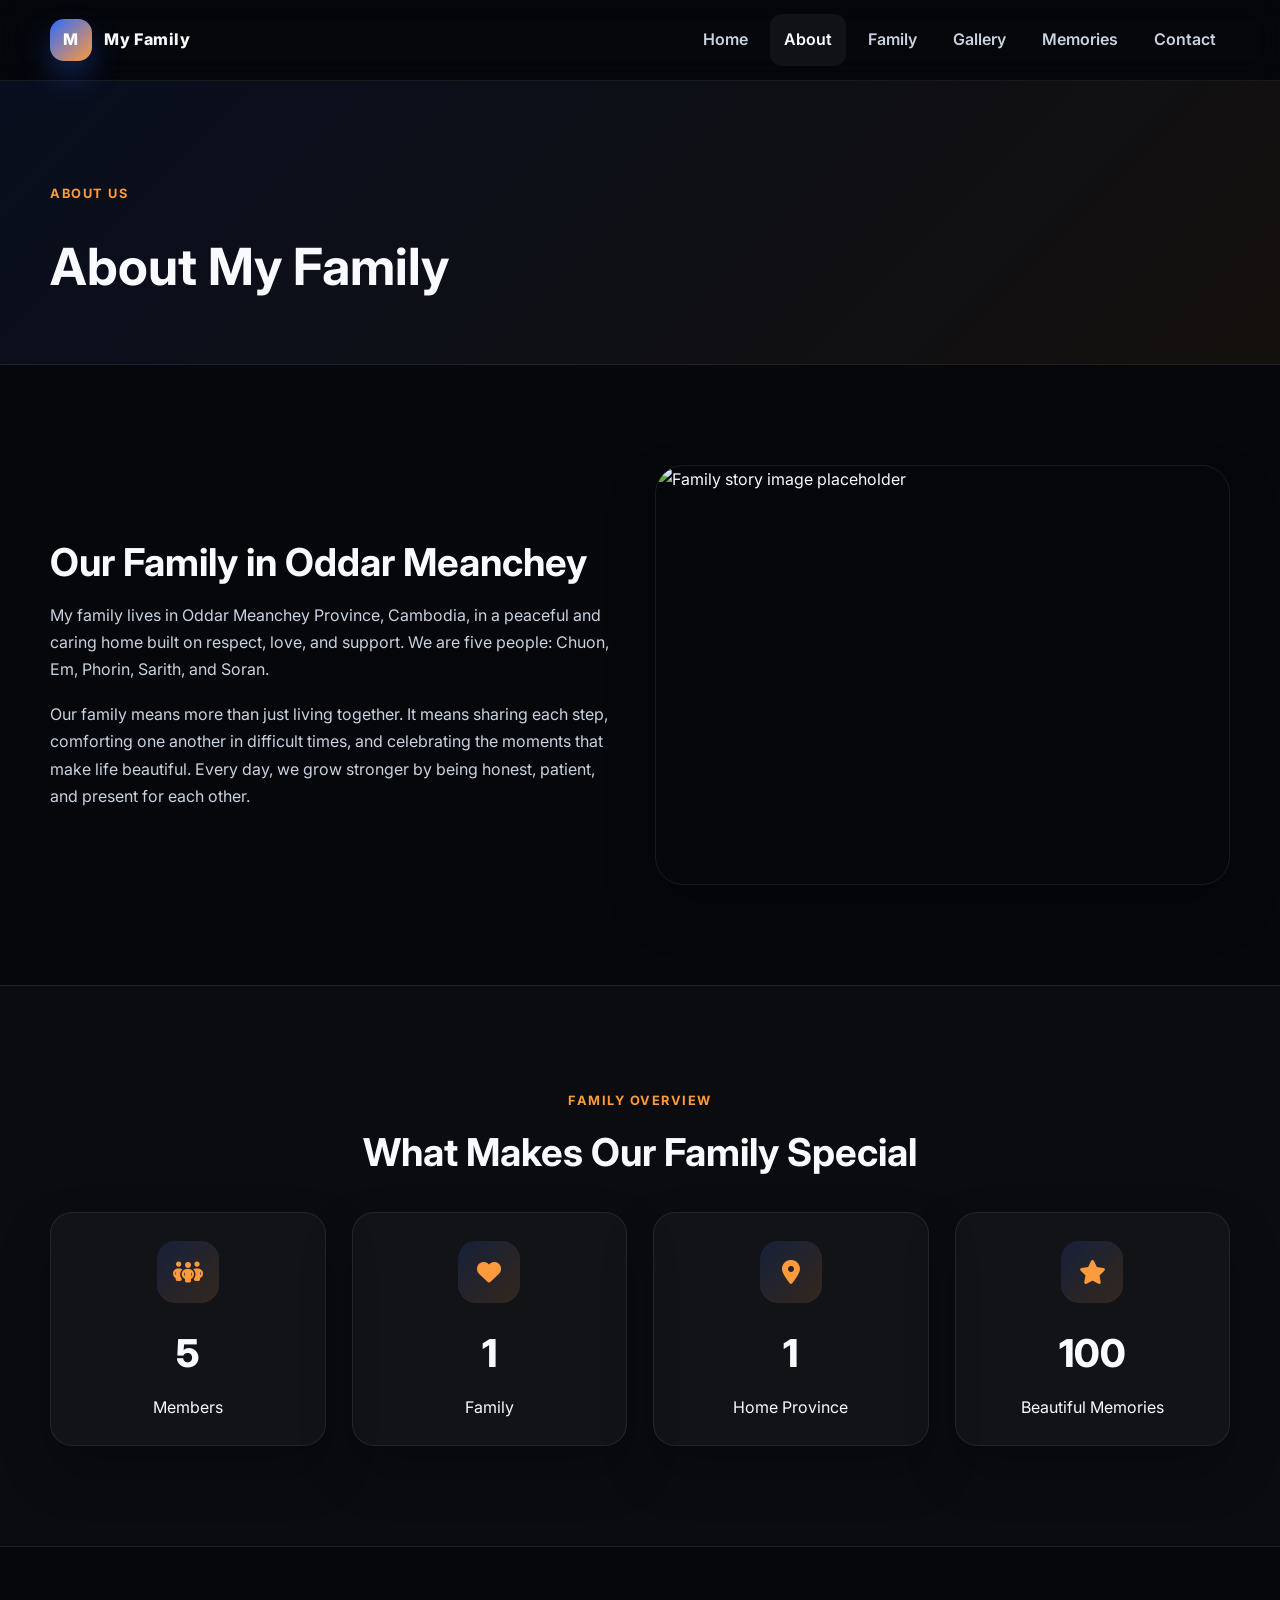
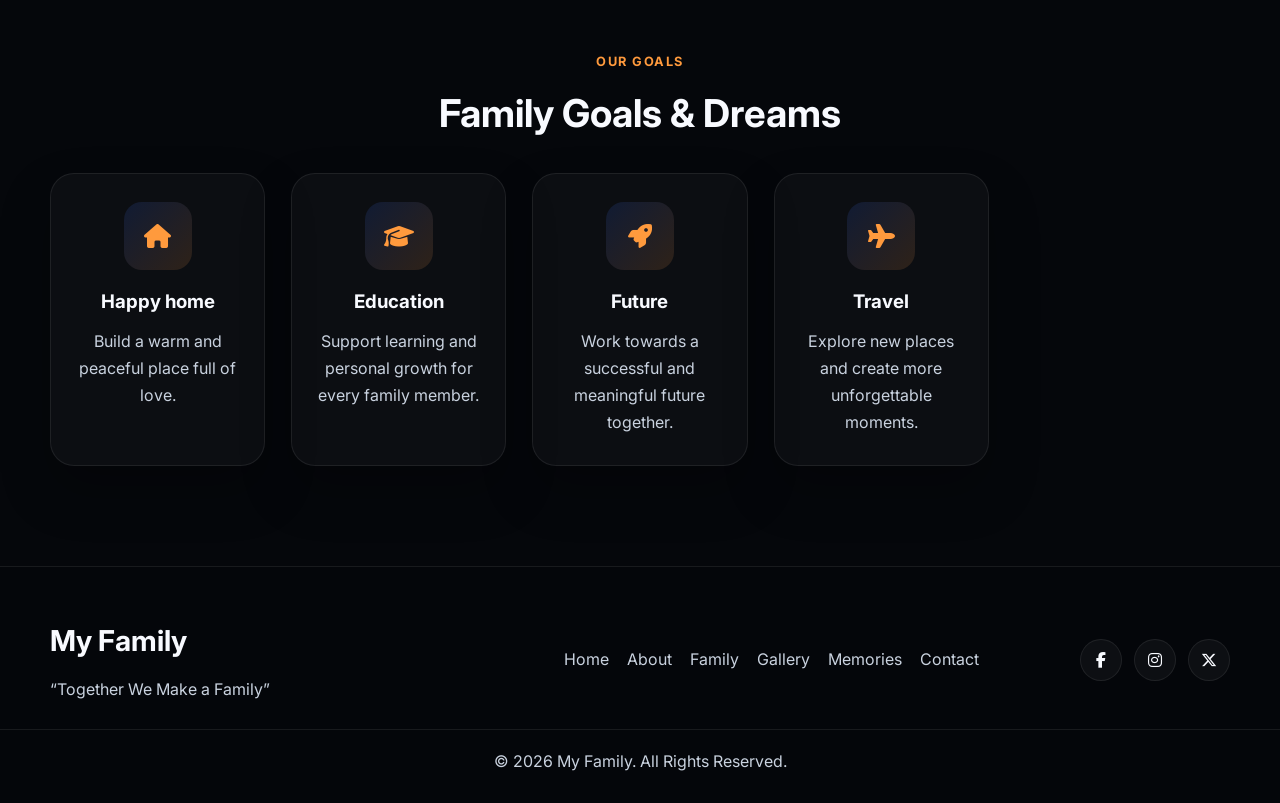
==== about.html @ 3dda5e07 "This is my project of my family" ====
<!DOCTYPE html>
<html lang="en">
  <head>
    <meta charset="UTF-8" />
    <meta name="viewport" content="width=device-width, initial-scale=1.0" />
    <meta name="description" content="Learn about My Family, our home in Oddar Meanchey Province, Cambodia, and the values that keep us strong together." />
    <meta name="keywords" content="My Family, family story, Oddar Meanchey, Cambodia, family values" />
    <meta name="author" content="My Family" />
    <title>About My Family | Oddar Meanchey, Cambodia</title>
    <link rel="preconnect" href="https://fonts.googleapis.com" />
    <link rel="preconnect" href="https://fonts.gstatic.com" crossorigin />
    <link href="https://fonts.googleapis.com/css2?family=Inter:wght@400;500;600;700;800;900&display=swap" rel="stylesheet" />
    <link rel="stylesheet" href="https://cdnjs.cloudflare.com/ajax/libs/font-awesome/6.5.2/css/all.min.css" integrity="sha512-DTOQO9RWCH3ppGqcWaEA1BIZOC6xxalwUEQp1BV6G5v8X/4bY0mY7ZM9K3gLwQ9M4F8A==" crossorigin="anonymous" referrerpolicy="no-referrer" />
    <link rel="stylesheet" href="css/style.css" />
  </head>
  <body data-page="about">
    <header class="site-header">
      <div class="container nav-wrap">
        <a href="index.html" class="brand">
          <span class="brand-mark">M</span>
          <span>My Family</span>
        </a>

        <button class="nav-toggle" aria-label="Open menu" aria-expanded="false">
          <span></span>
          <span></span>
          <span></span>
        </button>

        <nav class="nav-menu" aria-label="Main navigation">
          <a href="index.html">Home</a>
          <a href="about.html" class="active">About</a>
          <a href="family.html">Family</a>
          <a href="gallery.html">Gallery</a>
          <a href="memories.html">Memories</a>
          <a href="contact.html">Contact</a>
        </nav>
      </div>
    </header>

    <main>
      <section class="page-banner">
        <div class="container">
          <span class="eyebrow accent">About us</span>
          <h1>About My Family</h1>
        </div>
      </section>

      <section class="section">
        <div class="container story-grid">
          <div class="story-copy reveal">
            <h2>Our Family in Oddar Meanchey</h2>
            <p>
              My family lives in Oddar Meanchey Province, Cambodia, in a peaceful and caring home built
              on respect, love, and support. We are five people: Chuon, Em, Phorin, Sarith, and Soran.
            </p>
            <p>
              Our family means more than just living together. It means sharing each step, comforting one
              another in difficult times, and celebrating the moments that make life beautiful. Every day,
              we grow stronger by being honest, patient, and present for each other.
            </p>
          </div>
          <div class="story-visual reveal">
            <img src="images/family-6.jpg" alt="Family story image placeholder" />
          </div>
        </div>
      </section>

      <section class="section section-dark">
        <div class="container">
          <div class="section-head reveal">
            <span class="eyebrow accent">Family overview</span>
            <h2>What Makes Our Family Special</h2>
          </div>
          <div class="stats-grid">
            <article class="stat-card reveal">
              <div class="stat-icon"><i class="fa-solid fa-people-group"></i></div>
              <h3 class="stat-number" data-target="5">0</h3>
              <p>Members</p>
            </article>
            <article class="stat-card reveal">
              <div class="stat-icon"><i class="fa-solid fa-heart"></i></div>
              <h3 class="stat-number" data-target="1">0</h3>
              <p>Family</p>
            </article>
            <article class="stat-card reveal">
              <div class="stat-icon"><i class="fa-solid fa-location-dot"></i></div>
              <h3 class="stat-number" data-target="1">0</h3>
              <p>Home Province</p>
            </article>
            <article class="stat-card reveal">
              <div class="stat-icon"><i class="fa-solid fa-star"></i></div>
              <h3 class="stat-number" data-target="100">0</h3>
              <p>Beautiful Memories</p>
            </article>
          </div>
        </div>
      </section>

      <section class="section">
        <div class="container">
          <div class="section-head reveal">
            <span class="eyebrow accent">Our goals</span>
            <h2>Family Goals & Dreams</h2>
          </div>
          <div class="value-grid">
            <div class="value-card reveal">
              <i class="fa-solid fa-house"></i>
              <h3>Happy home</h3>
              <p>Build a warm and peaceful place full of love.</p>
            </div>
            <div class="value-card reveal">
              <i class="fa-solid fa-graduation-cap"></i>
              <h3>Education</h3>
              <p>Support learning and personal growth for every family member.</p>
            </div>
            <div class="value-card reveal">
              <i class="fa-solid fa-rocket"></i>
              <h3>Future</h3>
              <p>Work towards a successful and meaningful future together.</p>
            </div>
            <div class="value-card reveal">
              <i class="fa-solid fa-plane"></i>
              <h3>Travel</h3>
              <p>Explore new places and create more unforgettable moments.</p>
            </div>
          </div>
        </div>
      </section>
    </main>

    <footer class="site-footer">
      <div class="container footer-grid">
        <div>
          <h3>My Family</h3>
          <p>“Together We Make a Family”</p>
        </div>
        <div class="footer-links">
          <a href="index.html">Home</a>
          <a href="about.html">About</a>
          <a href="family.html">Family</a>
          <a href="gallery.html">Gallery</a>
          <a href="memories.html">Memories</a>
          <a href="contact.html">Contact</a>
        </div>
        <div class="socials">
          <a href="#" aria-label="Facebook"><i class="fa-brands fa-facebook-f"></i></a>
          <a href="#" aria-label="Instagram"><i class="fa-brands fa-instagram"></i></a>
          <a href="#" aria-label="X"><i class="fa-brands fa-x-twitter"></i></a>
        </div>
      </div>
      <div class="footer-bottom">© 2026 My Family. All Rights Reserved.</div>
    </footer>

    <button class="back-to-top" aria-label="Back to top"><i class="fa-solid fa-arrow-up"></i></button>
    <script src="js/script.js"></script>
  </body>
</html>
---- css/style.css ----
:root {
  --bg: #05070b;
  --bg-soft: #0f1722;
  --panel: rgba(17, 24, 39, 0.86);
  --panel-strong: #121b27;
  --card: rgba(255, 255, 255, 0.04);
  --text: #f8faff;
  --muted: #c9d2df;
  --primary: #2e6bff;
  --primary-2: #68a0ff;
  --accent: #ff9a3d;
  --accent-soft: rgba(255, 154, 61, 0.12);
  --border: rgba(255, 255, 255, 0.08);
  --shadow: 0 25px 50px rgba(0, 0, 0, 0.25);
  --container: 1180px;
}

* {
  margin: 0;
  padding: 0;
  box-sizing: border-box;
}

html {
  scroll-behavior: smooth;
}

body {
  font-family: "Inter", sans-serif;
  background: var(--bg);
  color: var(--text);
  line-height: 1.7;
}

img {
  max-width: 100%;
  display: block;
}

a {
  color: inherit;
  text-decoration: none;
}

button,
input,
textarea {
  font: inherit;
}

.container {
  width: min(var(--container), calc(100% - 32px));
  margin: 0 auto;
}

.section {
  padding: 100px 0;
}

.section-dark {
  background: rgba(255, 255, 255, 0.02);
  border-top: 1px solid var(--border);
  border-bottom: 1px solid var(--border);
}

.section-accent {
  background: rgba(46, 107, 255, 0.04);
}

.eyebrow {
  display: inline-block;
  font-size: 0.8rem;
  letter-spacing: 0.12em;
  text-transform: uppercase;
  color: var(--accent);
  font-weight: 700;
  margin-bottom: 18px;
}

.accent { color: var(--accent); }

.section-head {
  margin-bottom: 38px;
  text-align: center;
}

.section-head h2,
.story-copy h2,
.contact-card h2 {
  font-size: clamp(2rem, 3vw, 3rem);
  line-height: 1.15;
}

.btn {
  display: inline-flex;
  align-items: center;
  justify-content: center;
  min-height: 52px;
  border-radius: 999px;
  padding: 0 28px;
  font-weight: 700;
  border: 1px solid transparent;
  transition: transform 0.3s ease, box-shadow 0.3s ease, background 0.3s ease;
}

.btn:hover {
  transform: translateY(-2px);
}

.btn-primary {
  background: linear-gradient(135deg, var(--primary), var(--primary-2));
  color: white;
  box-shadow: 0 18px 35px rgba(46, 107, 255, 0.35);
}

.btn-secondary {
  border-color: var(--border);
  background: rgba(255, 255, 255, 0.04);
  color: var(--text);
}

.site-header {
  position: sticky;
  top: 0;
  z-index: 80;
  backdrop-filter: blur(14px);
  background: rgba(5, 7, 11, 0.7);
  border-bottom: 1px solid var(--border);
}

.nav-wrap {
  display: flex;
  align-items: center;
  justify-content: space-between;
  min-height: 80px;
}

.brand {
  display: inline-flex;
  align-items: center;
  gap: 12px;
  font-weight: 800;
  letter-spacing: 0.04em;
}

.brand-mark {
  width: 42px;
  height: 42px;
  display: grid;
  place-items: center;
  border-radius: 14px;
  background: linear-gradient(135deg, var(--primary), var(--accent));
  color: white;
  box-shadow: 0 15px 30px rgba(46, 107, 255, 0.3);
}

.nav-menu {
  display: flex;
  align-items: center;
  gap: 8px;
}

.nav-menu a {
  position: relative;
  padding: 12px 14px;
  border-radius: 12px;
  color: var(--muted);
  font-weight: 600;
  transition: color 0.25s ease, background 0.25s ease;
}

.nav-menu a:hover,
.nav-menu a.active {
  color: white;
  background: rgba(255, 255, 255, 0.05);
}

.nav-toggle {
  display: none;
  width: 46px;
  height: 46px;
  background: rgba(255, 255, 255, 0.04);
  border: 1px solid var(--border);
  border-radius: 12px;
  cursor: pointer;
  flex-direction: column;
  justify-content: center;
  gap: 5px;
  align-items: center;
}

.nav-toggle span {
  width: 22px;
  height: 2px;
  background: var(--text);
  border-radius: 100px;
}

.hero {
  position: relative;
  padding: 92px 0 70px;
  background:
    linear-gradient(135deg, rgba(0, 0, 0, 0.82), rgba(9, 15, 23, 0.6)),
    url("https://images.unsplash.com/photo-1511895426328-dc8714191300?auto=format&fit=crop&w=1400&q=80") center/cover no-repeat;
}

.hero-overlay {
  position: absolute;
  inset: 0;
  background: radial-gradient(circle at top right, rgba(46, 107, 255, 0.18), transparent 30%),
    radial-gradient(circle at bottom left, rgba(255, 154, 61, 0.15), transparent 35%);
}

.hero-grid {
  position: relative;
  display: grid;
  grid-template-columns: 1.1fr 0.9fr;
  align-items: center;
  gap: 36px;
}

.hero-copy {
  position: relative;
  z-index: 1;
}

.hero-copy h1 {
  font-size: clamp(2.8rem, 5vw, 5.3rem);
  line-height: 1;
  margin-bottom: 10px;
  letter-spacing: 0.04em;
}

.hero-copy h2 {
  font-size: clamp(1.4rem, 2vw, 2.2rem);
  margin-bottom: 18px;
}

.hero-copy p {
  max-width: 620px;
  color: var(--muted);
  font-size: 1.06rem;
}

.hero-meta {
  display: flex;
  flex-wrap: wrap;
  gap: 18px;
  margin: 28px 0 26px;
  color: var(--muted);
}

.hero-meta span {
  display: inline-flex;
  align-items: center;
  gap: 8px;
}

.hero-actions {
  display: flex;
  flex-wrap: wrap;
  gap: 18px;
}

.hero-visual {
  position: relative;
  z-index: 1;
}

.family-photo-card {
  position: relative;
  border-radius: 28px;
  overflow: hidden;
  border: 1px solid var(--border);
  box-shadow: var(--shadow);
  background: rgba(255, 255, 255, 0.03);
  padding: 18px;
}

.family-photo-card::after {
  content: "";
  position: absolute;
  inset: 14px;
  border: 1px solid rgba(255, 255, 255, 0.1);
  border-radius: 22px;
}

.family-photo-card img {
  width: 100%;
  height: 560px;
  object-fit: cover;
  border-radius: 22px;
}

.stats-grid,
.member-grid,
.value-grid,
.feature-grid,
.memory-grid {
  display: grid;
  gap: 26px;
}

.stats-grid {
  grid-template-columns: repeat(4, minmax(0, 1fr));
}

.stat-card {
  background: rgba(255, 255, 255, 0.03);
  border: 1px solid var(--border);
  border-radius: 22px;
  padding: 28px 20px 24px;
  text-align: center;
  box-shadow: var(--shadow);
  transition: transform 0.3s ease, border-color 0.3s ease;
}

.stat-card:hover,
.member-card:hover,
.value-card:hover,
.feature-card:hover,
.memory-card:hover {
  transform: translateY(-8px);
  border-color: rgba(46, 107, 255, 0.35);
}

.stat-icon {
  width: 62px;
  height: 62px;
  margin: 0 auto 18px;
  border-radius: 18px;
  display: grid;
  place-items: center;
  background: linear-gradient(135deg, rgba(46, 107, 255, 0.15), rgba(255, 154, 61, 0.15));
  color: var(--accent);
  font-size: 1.5rem;
}

.stat-number {
  font-size: clamp(2.1rem, 3vw, 3rem);
  font-weight: 800;
  margin-bottom: 8px;
}

.member-grid {
  grid-template-columns: repeat(5, minmax(0, 1fr));
}

.large-grid {
  grid-template-columns: repeat(5, minmax(0, 1fr));
}

.member-card,
.value-card,
.feature-card,
.memory-card,
.contact-card,
.contact-form {
  background: rgba(255, 255, 255, 0.03);
  border: 1px solid var(--border);
  border-radius: 24px;
  box-shadow: var(--shadow);
  overflow: hidden;
  transition: transform 0.3s ease, border-color 0.3s ease;
}

.member-image {
  height: 220px;
  display: grid;
  place-items: center;
  font-weight: 800;
  color: white;
  font-size: 2.2rem;
}

.gradient-one { background: linear-gradient(135deg, #ff9a3d, #f97316); }
.gradient-two { background: linear-gradient(135deg, #f472b6, #ec4899); }
.gradient-three { background: linear-gradient(135deg, #3b82f6, #60a5fa); }
.gradient-four { background: linear-gradient(135deg, #f59e0b, #fbbf24); }
.gradient-five { background: linear-gradient(135deg, #10b981, #34d399); }

.member-content {
  padding: 22px 18px 24px;
}

.member-content h3 {
  margin-bottom: 6px;
  font-size: 1.5rem;
}

.role {
  color: var(--accent);
  font-weight: 700;
  margin-bottom: 8px;
}

.member-content p:last-child {
  color: var(--muted);
}

.member-icons {
  display: flex;
  gap: 12px;
  margin-top: 18px;
  color: var(--primary-2);
  font-size: 1.08rem;
}

.story-grid,
.contact-layout {
  display: grid;
  grid-template-columns: 1fr 1fr;
  gap: 30px;
  align-items: center;
}

.story-copy p {
  color: var(--muted);
  margin-top: 18px;
}

.story-visual img {
  width: 100%;
  min-height: 420px;
  object-fit: cover;
  border-radius: 28px;
  border: 1px solid var(--border);
  box-shadow: var(--shadow);
}

.feature-grid {
  grid-template-columns: repeat(3, minmax(0, 1fr));
}

.feature-card img,
.memory-card img {
  width: 100%;
  height: 260px;
  object-fit: cover;
}

.feature-body,
.memory-body {
  padding: 20px 18px 22px;
}

.feature-body h3,
.memory-body h3 {
  margin-bottom: 8px;
}

.feature-body p,
.memory-body p,
.value-card p,
.contact-list li {
  color: var(--muted);
}

.value-grid {
  grid-template-columns: repeat(5, minmax(0, 1fr));
}

.value-card {
  padding: 28px 18px;
  text-align: center;
}

.value-card i {
  display: inline-grid;
  place-items: center;
  width: 68px;
  height: 68px;
  border-radius: 18px;
  margin-bottom: 16px;
  background: linear-gradient(135deg, rgba(46, 107, 255, 0.14), rgba(255, 154, 61, 0.14));
  color: var(--accent);
  font-size: 1.5rem;
}

.value-card h3 {
  margin-bottom: 10px;
}

.quote-section {
  background: linear-gradient(135deg, rgba(46, 107, 255, 0.92), rgba(255, 154, 61, 0.72));
}

.quote-box {
  display: grid;
  place-items: center;
  text-align: center;
  color: white;
  min-height: 220px;
  border-radius: 30px;
  padding: 24px;
  border: 1px solid rgba(255, 255, 255, 0.2);
  background: rgba(11, 17, 26, 0.12);
}

.quote-mark {
  font-size: 3rem;
  opacity: 0.8;
}

.quote-carousel blockquote {
  font-size: clamp(1.9rem, 3vw, 3.1rem);
  line-height: 1.3;
  max-width: 820px;
  margin: 18px auto 10px;
  font-weight: 600;
}

.quote-carousel p {
  font-size: 1.04rem;
  letter-spacing: 0.08em;
  text-transform: uppercase;
}

.cta-wrap {
  display: flex;
  align-items: center;
  justify-content: space-between;
  gap: 22px;
  padding: 30px 26px;
  border: 1px solid var(--border);
  background: rgba(255, 255, 255, 0.03);
  border-radius: 24px;
  box-shadow: var(--shadow);
}

.page-banner {
  padding: 98px 0 54px;
  background: linear-gradient(135deg, rgba(46, 107, 255, 0.08), rgba(255, 154, 61, 0.06));
  border-bottom: 1px solid var(--border);
}

.page-banner h1 {
  font-size: clamp(2.3rem, 4vw, 4rem);
}

.gallery-toolbar {
  display: flex;
  justify-content: center;
  flex-wrap: wrap;
  gap: 12px;
  margin-bottom: 26px;
}

.gallery-filter {
  border: 1px solid var(--border);
  background: transparent;
  color: var(--text);
  border-radius: 999px;
  padding: 11px 18px;
  cursor: pointer;
  transition: all 0.25s ease;
}

.gallery-filter.active,
.gallery-filter:hover {
  background: linear-gradient(135deg, var(--primary), var(--accent));
  border-color: transparent;
}

.gallery-grid {
  display: grid;
  grid-template-columns: repeat(4, minmax(0, 1fr));
  gap: 20px;
}

.gallery-item {
  position: relative;
  overflow: hidden;
  border-radius: 20px;
  border: 1px solid var(--border);
  cursor: pointer;
  transition: transform 0.25s ease;
}

.gallery-item:hover {
  transform: translateY(-8px);
}

.gallery-item img {
  width: 100%;
  height: 250px;
  object-fit: cover;
  transition: transform 0.4s ease;
}

.gallery-item:hover img {
  transform: scale(1.08);
}

.gallery-item figcaption {
  position: absolute;
  left: 0;
  right: 0;
  bottom: 0;
  padding: 14px 16px;
  background: linear-gradient(180deg, transparent, rgba(0, 0, 0, 0.72));
  color: white;
  font-weight: 700;
}

.lightbox {
  position: fixed;
  inset: 0;
  display: flex;
  align-items: center;
  justify-content: center;
  background: rgba(2, 4, 8, 0.82);
  opacity: 0;
  pointer-events: none;
  z-index: 150;
  transition: opacity 0.25s ease;
}

.lightbox.open {
  opacity: 1;
  pointer-events: auto;
}

.lightbox img {
  max-width: min(90vw, 900px);
  max-height: 88vh;
  border-radius: 24px;
  box-shadow: var(--shadow);
}

.lightbox-close {
  position: absolute;
  top: 24px;
  right: 24px;
  width: 48px;
  height: 48px;
  border-radius: 50%;
  background: rgba(255, 255, 255, 0.1);
  border: 1px solid rgba(255, 255, 255, 0.2);
  color: white;
  font-size: 2rem;
  cursor: pointer;
}

.timeline {
  position: relative;
  max-width: 880px;
  margin: 0 auto;
}

.timeline::before {
  content: "";
  position: absolute;
  left: 50%;
  top: 0;
  bottom: 0;
  width: 2px;
  transform: translateX(-50%);
  background: linear-gradient(180deg, var(--primary), var(--accent));
}

.timeline-item {
  position: relative;
  width: calc(50% - 34px);
  margin-bottom: 26px;
}

.timeline-item:nth-child(even) {
  margin-left: calc(50% + 34px);
}

.timeline-card {
  position: relative;
  background: rgba(255, 255, 255, 0.03);
  border: 1px solid var(--border);
  border-radius: 22px;
  padding: 22px 18px;
  box-shadow: var(--shadow);
}

.timeline-item::before {
  content: "";
  position: absolute;
  top: 24px;
  right: -37px;
  width: 18px;
  height: 18px;
  border-radius: 50%;
  background: linear-gradient(135deg, var(--primary), var(--accent));
  box-shadow: 0 0 0 6px rgba(46, 107, 255, 0.12);
}

.timeline-item:nth-child(even)::before {
  right: auto;
  left: -37px;
}

.timeline-year {
  display: inline-block;
  margin-bottom: 8px;
  color: var(--accent);
  font-weight: 700;
}

.memory-grid {
  grid-template-columns: repeat(4, minmax(0, 1fr));
}

.contact-card,
.contact-form {
  padding: 30px;
}

.contact-card {
  min-height: 300px;
  display: flex;
  flex-direction: column;
  justify-content: center;
}

.contact-list {
  list-style: none;
  margin-top: 24px;
  display: grid;
  gap: 16px;
}

.contact-list li {
  display: flex;
  align-items: center;
  gap: 10px;
}

.contact-form {
  display: grid;
  gap: 18px;
}

.input-group {
  display: grid;
  gap: 8px;
}

.input-group label {
  font-weight: 600;
}

.input-group input,
.input-group textarea {
  width: 100%;
  border: 1px solid var(--border);
  border-radius: 14px;
  background: rgba(255, 255, 255, 0.03);
  color: var(--text);
  padding: 14px 16px;
}

.input-group input:focus,
.input-group textarea:focus {
  outline: none;
  border-color: rgba(46, 107, 255, 0.55);
  box-shadow: 0 0 0 4px rgba(46, 107, 255, 0.12);
}

.error-message {
  min-height: 18px;
  color: #ff8f8f;
  font-size: 0.8rem;
}

.input-error {
  border-color: rgba(255, 143, 143, 0.9) !important;
}

.site-footer {
  background: rgba(5, 7, 11, 0.98);
  border-top: 1px solid var(--border);
  padding-top: 50px;
}

.footer-grid {
  display: grid;
  grid-template-columns: 1.1fr 1fr 0.5fr;
  align-items: center;
  gap: 22px;
  padding-bottom: 26px;
}

.footer-grid h3 {
  margin-bottom: 10px;
  font-size: 1.8rem;
}

.footer-grid p {
  color: var(--muted);
}

.footer-links {
  display: flex;
  justify-content: center;
  flex-wrap: wrap;
  gap: 12px 18px;
  color: var(--muted);
}

.socials {
  display: flex;
  justify-content: flex-end;
  gap: 12px;
}

.socials a {
  width: 42px;
  height: 42px;
  display: grid;
  place-items: center;
  border-radius: 50%;
  background: rgba(255, 255, 255, 0.04);
  border: 1px solid var(--border);
}

.footer-bottom {
  padding: 18px 0 28px;
  text-align: center;
  border-top: 1px solid var(--border);
  color: var(--muted);
}

.back-to-top {
  position: fixed;
  right: 26px;
  bottom: 26px;
  width: 54px;
  height: 54px;
  border: none;
  border-radius: 50%;
  background: linear-gradient(135deg, var(--primary), var(--accent));
  color: white;
  box-shadow: 0 18px 35px rgba(46, 107, 255, 0.35);
  cursor: pointer;
  opacity: 0;
  pointer-events: none;
  transform: translateY(12px);
  transition: opacity 0.3s ease, transform 0.3s ease;
  z-index: 30;
}

.back-to-top.visible {
  opacity: 1;
  pointer-events: auto;
  transform: translateY(0);
}

.reveal {
  opacity: 0;
  transform: translateY(24px);
  transition: opacity 0.7s ease, transform 0.7s ease;
}

.reveal.visible {
  opacity: 1;
  transform: translateY(0);
}

@media (max-width: 1200px) {
  .member-grid,
  .large-grid,
  .value-grid,
  .memory-grid {
    grid-template-columns: repeat(3, minmax(0, 1fr));
  }

  .gallery-grid { grid-template-columns: repeat(3, minmax(0, 1fr)); }
}

@media (max-width: 992px) {
  .hero-grid,
  .story-grid,
  .contact-layout,
  .footer-grid {
    grid-template-columns: 1fr;
  }

  .stats-grid,
  .feature-grid,
  .member-grid,
  .large-grid,
  .value-grid,
  .memory-grid {
    grid-template-columns: repeat(2, minmax(0, 1fr));
  }

  .gallery-grid {
    grid-template-columns: repeat(2, minmax(0, 1fr));
  }
}

@media (max-width: 768px) {
  .nav-toggle { display: flex; }

  .nav-menu {
    position: absolute;
    top: calc(100% + 10px);
    left: 16px;
    right: 16px;
    background: rgba(9, 13, 18, 0.96);
    border: 1px solid var(--border);
    border-radius: 18px;
    flex-direction: column;
    padding: 18px;
    opacity: 0;
    visibility: hidden;
    pointer-events: none;
    transform: translateY(-8px);
    transition: all 0.25s ease;
  }

  .nav-menu.open {
    opacity: 1;
    visibility: visible;
    pointer-events: auto;
    transform: translateY(0);
  }

  .stats-grid,
  .feature-grid,
  .member-grid,
  .large-grid,
  .value-grid,
  .memory-grid,
  .gallery-grid {
    grid-template-columns: 1fr;
  }

  .timeline::before { left: 18px; }
  .timeline-item,
  .timeline-item:nth-child(even) {
    width: 100%;
    margin-left: 0;
    padding-left: 38px;
  }

  .timeline-item::before,
  .timeline-item:nth-child(even)::before {
    left: 10px;
    right: auto;
  }

  .hero-actions,
  .cta-wrap {
    flex-direction: column;
    align-items: stretch;
  }

  .cta-wrap {
    text-align: center;
  }
}

@media (max-width: 576px) {
  .section { padding: 85px 0; }
  .hero { padding-top: 72px; }
  .hero-copy h1 { font-size: 2.5rem; }
  .brand { font-size: 0.9rem; }
  .btn { width: 100%; }
  .family-photo-card img { height: 380px; }
  .quote-carousel blockquote { font-size: 1.7rem; }
  .socials { justify-content: flex-start; }
}
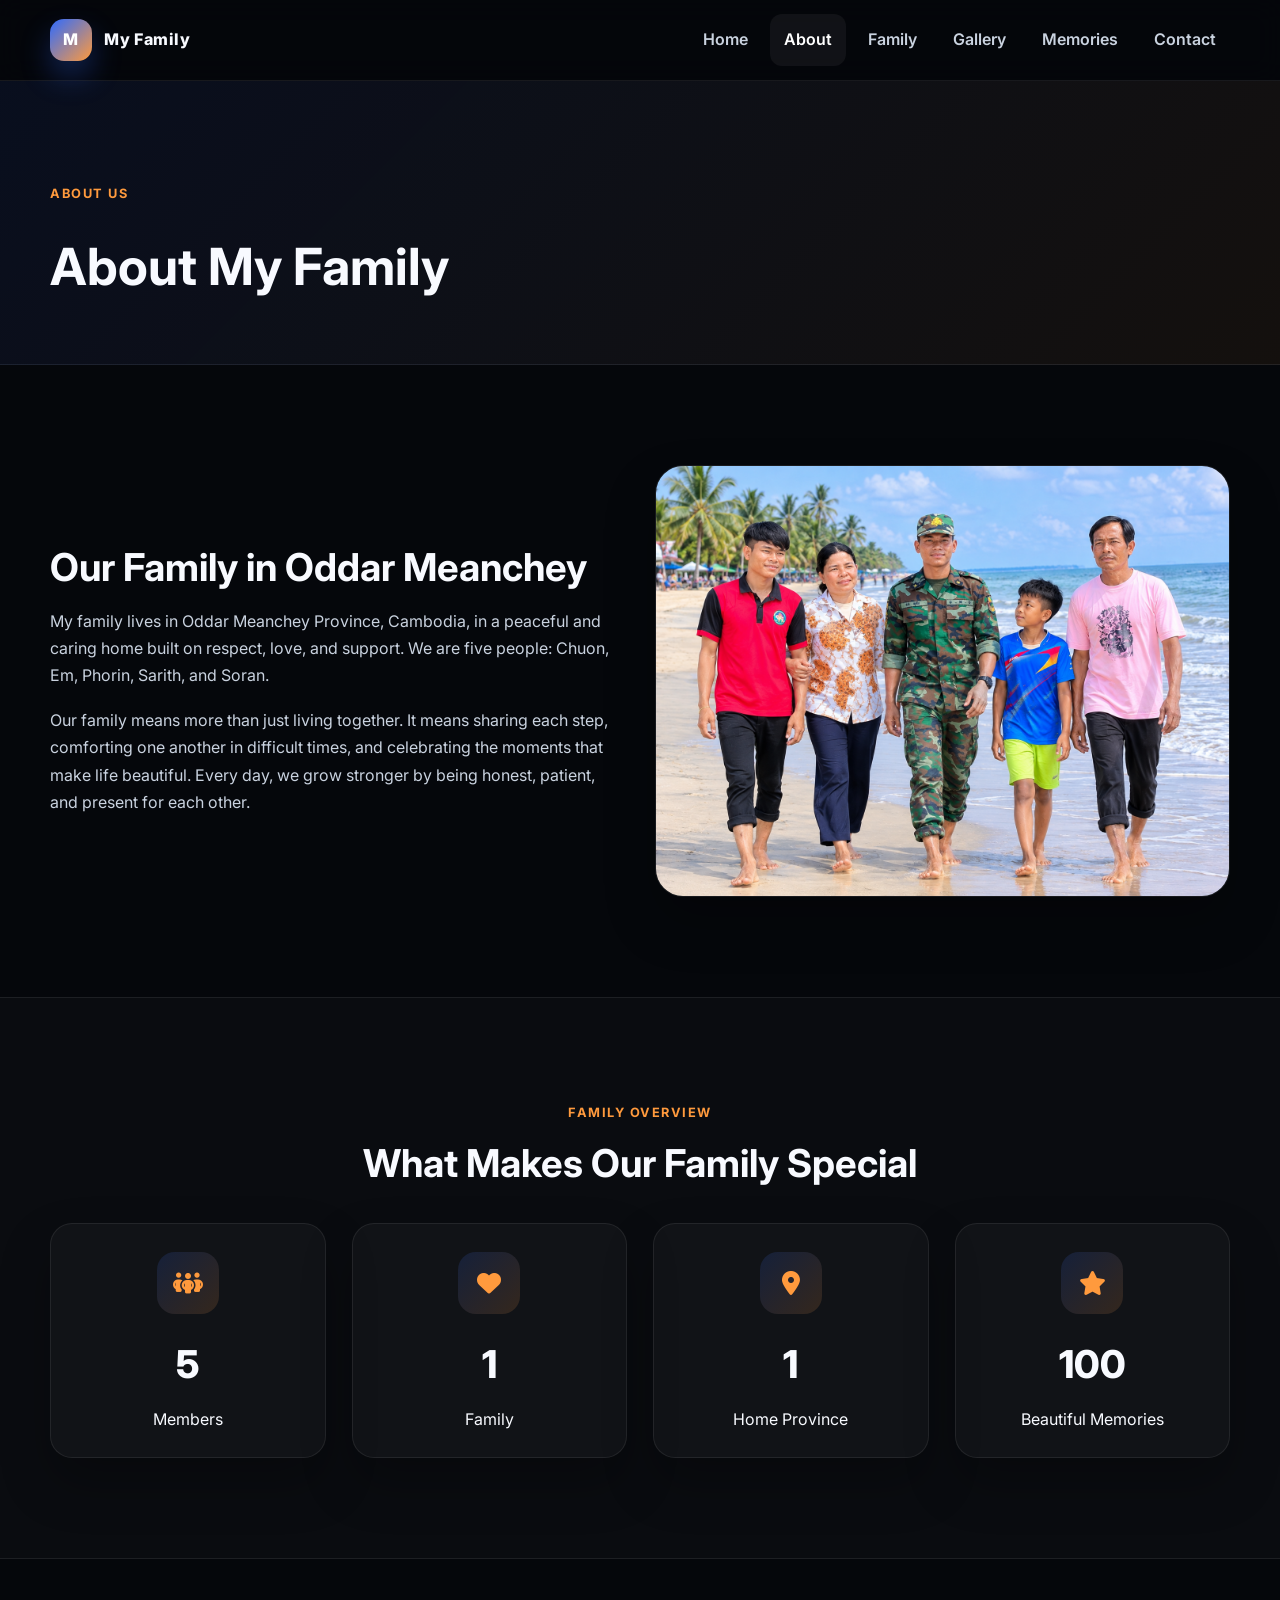
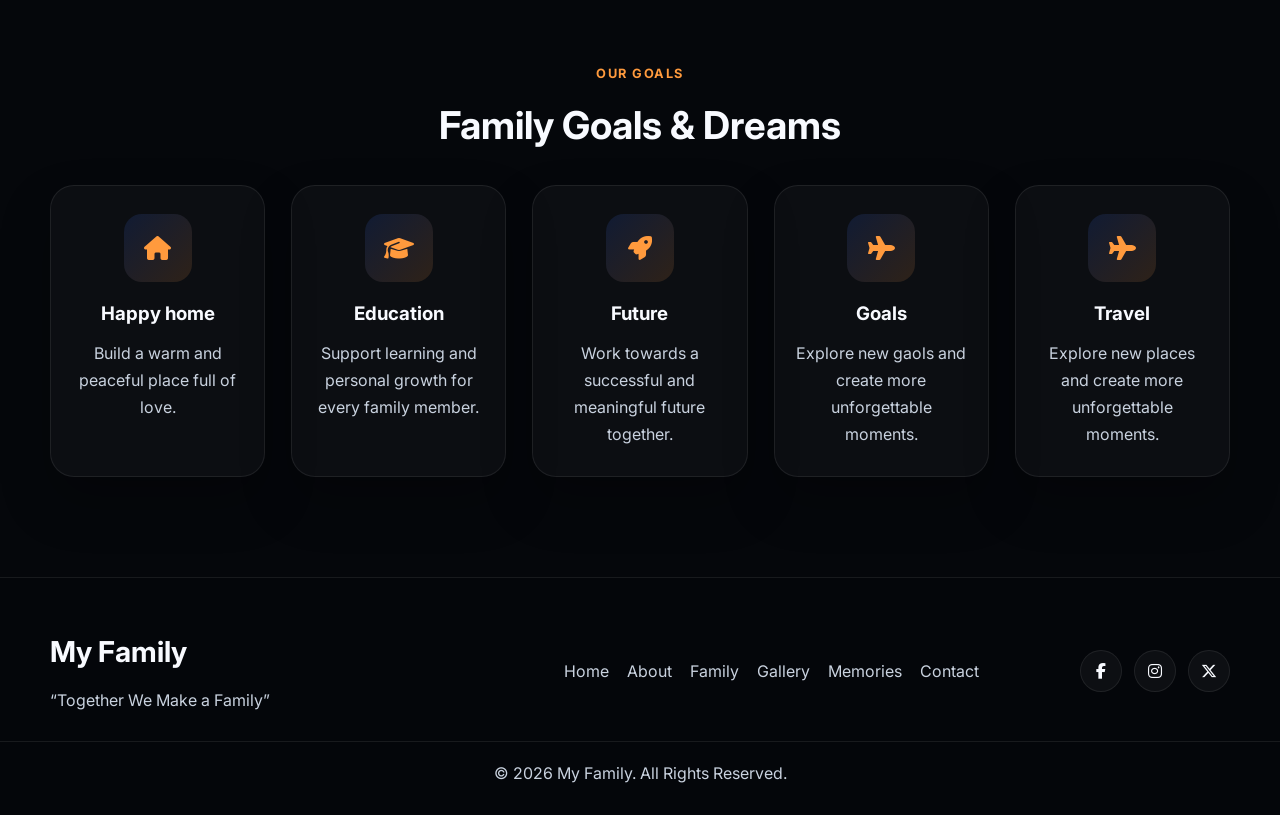
==== commit 6a1b858f: "add more pic and fix some code in my website" ====
--- a/about.html
+++ b/about.html
@@ -12,6 +12,7 @@
     <link href="https://fonts.googleapis.com/css2?family=Inter:wght@400;500;600;700;800;900&display=swap" rel="stylesheet" />
     <link rel="stylesheet" href="https://cdnjs.cloudflare.com/ajax/libs/font-awesome/6.5.2/css/all.min.css" integrity="sha512-DTOQO9RWCH3ppGqcWaEA1BIZOC6xxalwUEQp1BV6G5v8X/4bY0mY7ZM9K3gLwQ9M4F8A==" crossorigin="anonymous" referrerpolicy="no-referrer" />
     <link rel="stylesheet" href="css/style.css" />
+    <link rel="icon" type="image/png" href="./photo/happenis.png">
   </head>
   <body data-page="about">
     <header class="site-header">
@@ -61,7 +62,7 @@
             </p>
           </div>
           <div class="story-visual reveal">
-            <img src="images/family-6.jpg" alt="Family story image placeholder" />
+            <img src="./photo/travel.png" class="reveal-img" alt="Family story image placeholder" />
           </div>
         </div>
       </section>
@@ -73,22 +74,22 @@
             <h2>What Makes Our Family Special</h2>
           </div>
           <div class="stats-grid">
-            <article class="stat-card reveal">
+            <article class="stat-card reveal reveal-img">
               <div class="stat-icon"><i class="fa-solid fa-people-group"></i></div>
               <h3 class="stat-number" data-target="5">0</h3>
               <p>Members</p>
             </article>
-            <article class="stat-card reveal">
+            <article class="stat-card reveal reveal-img">
               <div class="stat-icon"><i class="fa-solid fa-heart"></i></div>
               <h3 class="stat-number" data-target="1">0</h3>
               <p>Family</p>
             </article>
-            <article class="stat-card reveal">
+            <article class="stat-card reveal reveal-img">
               <div class="stat-icon"><i class="fa-solid fa-location-dot"></i></div>
               <h3 class="stat-number" data-target="1">0</h3>
               <p>Home Province</p>
             </article>
-            <article class="stat-card reveal">
+            <article class="stat-card reveal reveal-img">
               <div class="stat-icon"><i class="fa-solid fa-star"></i></div>
               <h3 class="stat-number" data-target="100">0</h3>
               <p>Beautiful Memories</p>
@@ -104,22 +105,27 @@
             <h2>Family Goals & Dreams</h2>
           </div>
           <div class="value-grid">
-            <div class="value-card reveal">
+            <div class="value-card reveal reveal-img">
               <i class="fa-solid fa-house"></i>
               <h3>Happy home</h3>
               <p>Build a warm and peaceful place full of love.</p>
             </div>
-            <div class="value-card reveal">
+            <div class="value-card reveal reveal-img">
               <i class="fa-solid fa-graduation-cap"></i>
               <h3>Education</h3>
               <p>Support learning and personal growth for every family member.</p>
             </div>
-            <div class="value-card reveal">
+            <div class="value-card reveal reveal-img">
               <i class="fa-solid fa-rocket"></i>
               <h3>Future</h3>
               <p>Work towards a successful and meaningful future together.</p>
             </div>
-            <div class="value-card reveal">
+            <div class="value-card reveal reveal-img">
+              <i class="fa-solid fa-plane"></i>
+              <h3>Goals</h3>
+              <p>Explore new gaols and create more unforgettable moments.</p>
+            </div>
+              <div class="value-card reveal reveal-img">
               <i class="fa-solid fa-plane"></i>
               <h3>Travel</h3>
               <p>Explore new places and create more unforgettable moments.</p>
--- a/css/style.css
+++ b/css/style.css
@@ -77,7 +77,84 @@
   margin-bottom: 18px;
 }
 
-.accent { color: var(--accent); }
+.typewriter::after {
+  content: "";
+  display: inline-block;
+  height: 1em;
+  margin-left: 3px;
+  border-right: 2px solid var(--accent);
+  vertical-align: text-bottom;
+  animation: typewriter-caret 0.75s step-end infinite;
+}
+
+.typewriter {
+  letter-spacing: normal;
+  text-transform: none;
+}
+
+.site-intro {
+  position: fixed;
+  inset: 0;
+  z-index: 1000;
+  display: grid;
+  place-items: center;
+  padding: 20px;
+  background: #080b14;
+  transition: opacity 0.5s ease, visibility 0s linear 0.5s;
+}
+
+.site-intro.is-hidden {
+  opacity: 0;
+  visibility: hidden;
+  pointer-events: none;
+}
+
+.site-intro-card {
+  display: flex;
+  align-items: center;
+  justify-content: center;
+  flex-wrap: wrap;
+  gap: 20px;
+  max-width: 100%;
+  padding: 20px 30px;
+  border: 1px solid rgba(167, 139, 250, 0.16);
+  border-radius: 16px;
+  background: rgba(15, 18, 31, 0.85);
+  box-shadow: 0 0 40px rgba(139, 92, 246, 0.08);
+  font-family: Consolas, "Courier New", monospace;
+  font-size: clamp(0.88rem, 2.5vw, 1.1rem);
+  font-weight: 600;
+  line-height: 1.5;
+  text-align: center;
+}
+
+.site-intro-brand {
+  color: #00c995;
+}
+
+.site-intro-message {
+  color: #a78bfa;
+}
+
+.site-intro-message::after {
+  content: "";
+  display: inline-block;
+  height: 1em;
+  margin-left: 3px;
+  border-right: 2px solid #a78bfa;
+  vertical-align: text-bottom;
+  animation: typewriter-caret 0.75s step-end infinite;
+}
+
+@keyframes typewriter-caret {
+  50% {
+    opacity: 0;
+  }
+}
+
+.accent {
+  color: var(--accent);
+}
 
 .section-head {
   margin-bottom: 38px;
@@ -373,11 +450,25 @@
   font-size: 2.2rem;
 }
 
-.gradient-one { background: linear-gradient(135deg, #ff9a3d, #f97316); }
-.gradient-two { background: linear-gradient(135deg, #f472b6, #ec4899); }
-.gradient-three { background: linear-gradient(135deg, #3b82f6, #60a5fa); }
-.gradient-four { background: linear-gradient(135deg, #f59e0b, #fbbf24); }
-.gradient-five { background: linear-gradient(135deg, #10b981, #34d399); }
+.gradient-one {
+  background: linear-gradient(135deg, #ff9a3d, #f97316);
+}
+
+.gradient-two {
+  background: linear-gradient(135deg, #f472b6, #ec4899);
+}
+
+.gradient-three {
+  background: linear-gradient(135deg, #3b82f6, #60a5fa);
+}
+
+.gradient-four {
+  background: linear-gradient(135deg, #f59e0b, #fbbf24);
+}
+
+.gradient-five {
+  background: linear-gradient(135deg, #10b981, #34d399);
+}
 
 .member-content {
   padding: 22px 18px 24px;
@@ -460,9 +551,20 @@
   grid-template-columns: repeat(5, minmax(0, 1fr));
 }
 
+.home-img:hover {
+  transform: scale(1.02);
+  transition: 0.3s;
+  box-shadow: 0 0 3px 0 #68a0ff;
+}
+.values-grid{
+  display: flex;
+  gap: 30px;
+  
+}
 .value-card {
   padding: 28px 18px;
   text-align: center;
+  width: 100%;
 }
 
 .value-card i {
@@ -862,7 +964,14 @@
   transform: translateY(0);
 }
 
+.reveal-img:hover {
+  transform: scale(1.02);
+  transition: 0.3s;
+  box-shadow: 0 0 3px 0 #68a0ff;
+}
+
 @media (max-width: 1200px) {
+
   .member-grid,
   .large-grid,
   .value-grid,
@@ -870,10 +979,13 @@
     grid-template-columns: repeat(3, minmax(0, 1fr));
   }
 
-  .gallery-grid { grid-template-columns: repeat(3, minmax(0, 1fr)); }
+  .gallery-grid {
+    grid-template-columns: repeat(3, minmax(0, 1fr));
+  }
 }
 
 @media (max-width: 992px) {
+
   .hero-grid,
   .story-grid,
   .contact-layout,
@@ -896,7 +1008,9 @@
 }
 
 @media (max-width: 768px) {
-  .nav-toggle { display: flex; }
+  .nav-toggle {
+    display: flex;
+  }
 
   .nav-menu {
     position: absolute;
@@ -932,7 +1046,10 @@
     grid-template-columns: 1fr;
   }
 
-  .timeline::before { left: 18px; }
+  .timeline::before {
+    left: 18px;
+  }
+
   .timeline-item,
   .timeline-item:nth-child(even) {
     width: 100%;
@@ -958,12 +1075,45 @@
 }
 
 @media (max-width: 576px) {
-  .section { padding: 85px 0; }
-  .hero { padding-top: 72px; }
-  .hero-copy h1 { font-size: 2.5rem; }
-  .brand { font-size: 0.9rem; }
-  .btn { width: 100%; }
-  .family-photo-card img { height: 380px; }
-  .quote-carousel blockquote { font-size: 1.7rem; }
-  .socials { justify-content: flex-start; }
-}
+  .section {
+    padding: 85px 0;
+  }
+
+  .hero {
+    padding-top: 72px;
+  }
+
+  .hero-copy h1 {
+    font-size: 2.5rem;
+  }
+
+  .brand {
+    font-size: 0.9rem;
+  }
+
+  .btn {
+    width: 100%;
+  }
+
+  .family-photo-card img {
+    height: 380px;
+  }
+
+  .quote-carousel blockquote {
+    font-size: 1.7rem;
+  }
+
+  .socials {
+    justify-content: flex-start;
+  }
+}
+
+@media (prefers-reduced-motion: reduce) {
+  .typewriter::after {
+    animation: none;
+  }
+
+  .site-intro-message::after {
+    animation: none;
+  }
+}
